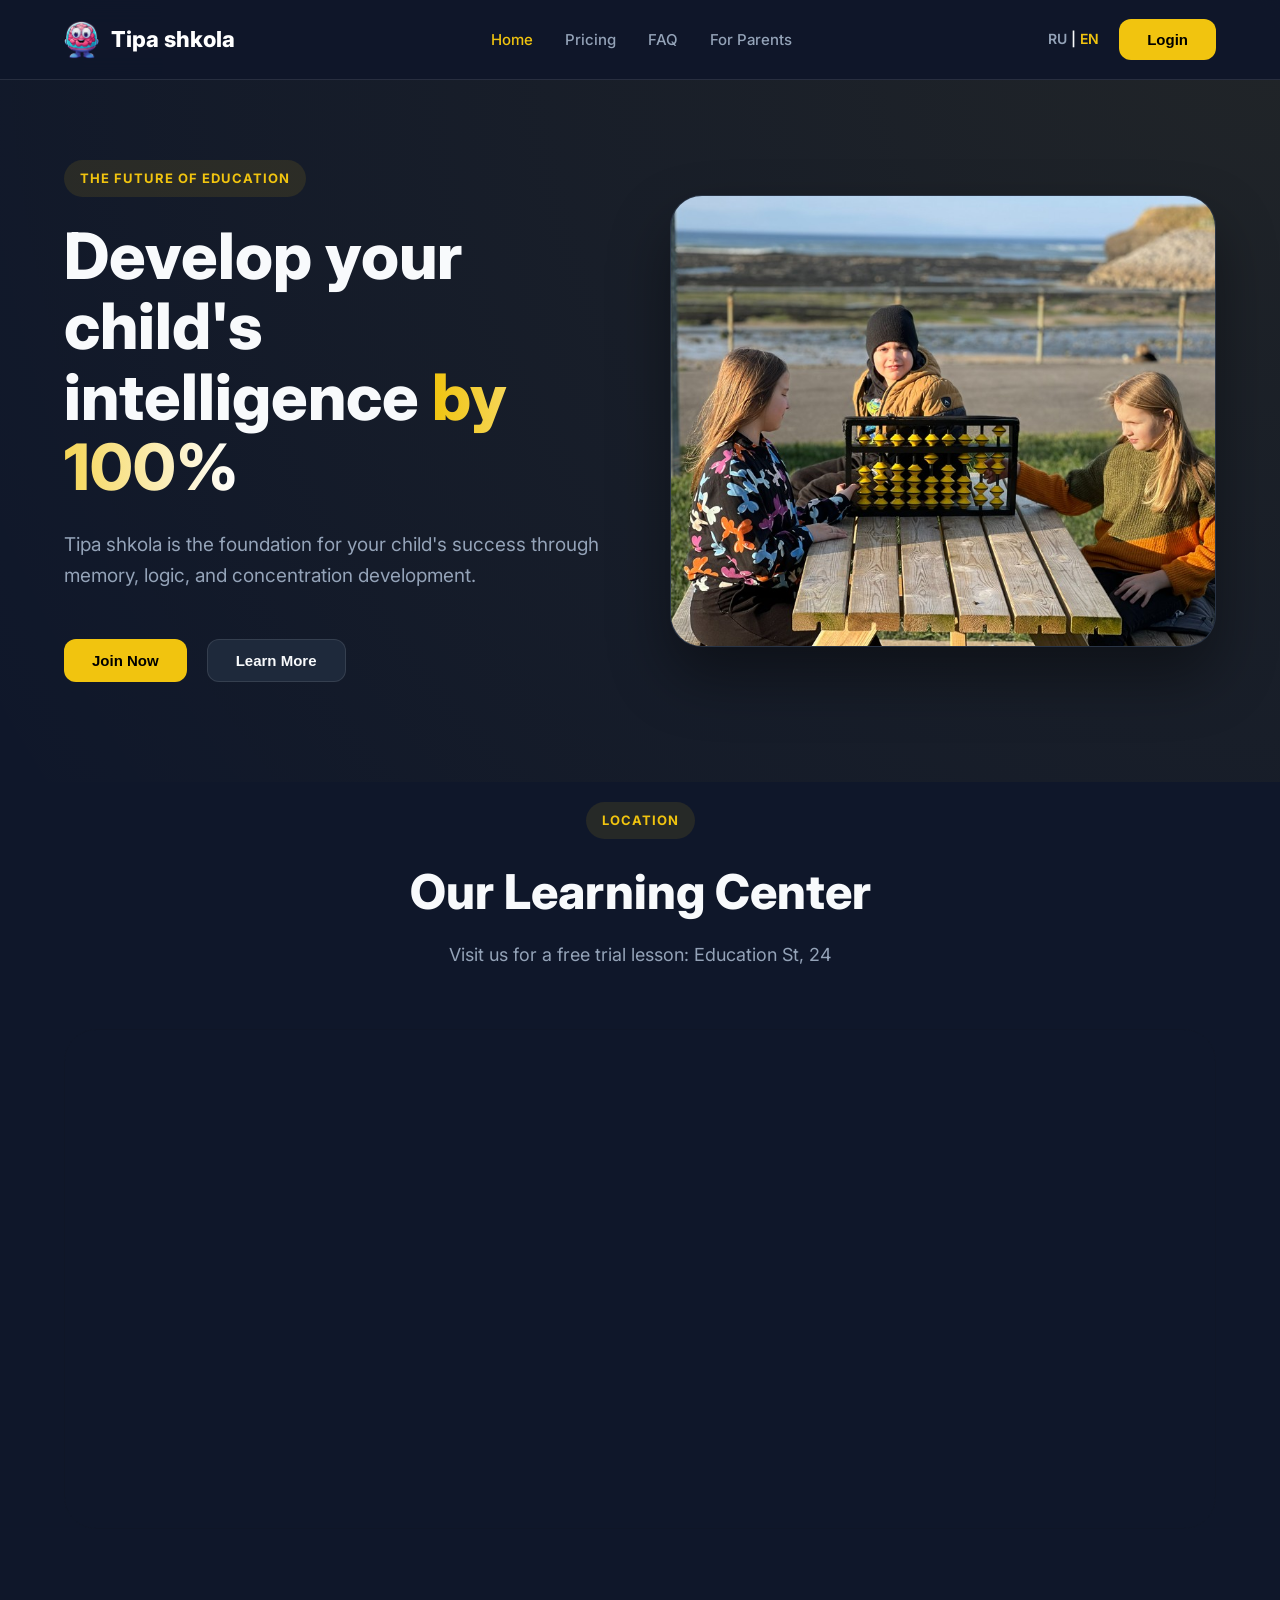
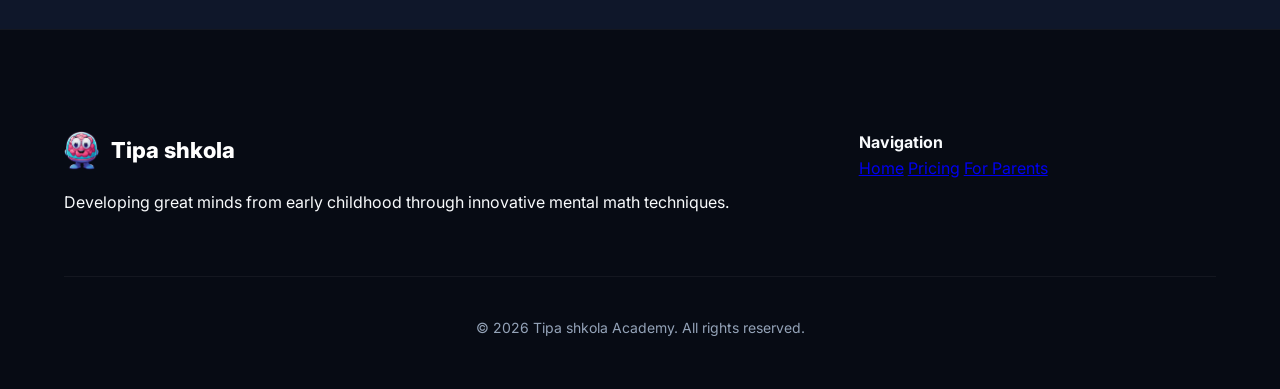
==== en/index.html @ ca6714a2 "Add en version" ====
<!DOCTYPE html>
<html lang="en">
<head>
    <meta charset="UTF-8">
    <meta name="viewport" content="width=device-width, initial-scale=1.0">
    <title>Tipa shkola — Brain Development</title>
    <link rel="icon" type="image/png" href="../img/logoTS.png">
    <link rel="preconnect" href="https://fonts.googleapis.com">
    <link rel="preconnect" href="https://fonts.gstatic.com" crossorigin>
    <link href="https://fonts.googleapis.com/css2?family=Inter:wght@400;600;800&display=swap" rel="stylesheet">
    <link rel="stylesheet" href="../css/styles.css">
</head>
<body>

<header class="navbar">
    <div class="container">
        <a href="index.html" class="logo">
            <img src="../img/logoTS.png" alt="Tipa shkola Logo" class="logo-img">
            <span>Tipa shkola</span>
        </a>
        <nav class="nav-links">
            <a href="../en/index.html" class="active">Home</a>
            <a href="../en/pricing.html">Pricing</a>
            <a href="#">FAQ</a>
            <a href="../en/parents.html">For Parents</a>
        </nav>
        <div class="nav-actions" style="display: flex; align-items: center; gap: 20px;">
            <div class="lang-switch" style="font-size: 14px; font-weight: 600;">
                <a href="../ru/index.html" style="color: var(--text-muted); text-decoration: none;">RU</a> | <span style="color: var(--primary);">EN</span>
            </div>
            <button class="btn btn-primary">Login</button>
        </div>
    </div>
</header>

<main>
    <section class="hero-section">
        <div class="container hero-container">
            <div class="hero-content">
                <span class="badge">The Future of Education</span>
                <h1>Develop your child's intelligence <span class="text-gradient">by 100%</span></h1>
                <p>Tipa shkola is the foundation for your child's success through memory, logic, and concentration development.</p>
                <div class="hero-actions">
                    <button class="btn btn-primary btn-lg">Join Now</button>
                    <button class="btn btn-secondary btn-lg">Learn More</button>
                </div>
            </div>
            <div class="hero-image">
                <div class="promo-card">
                    <div class="promo-img-wrapper">
                        <img src="../img/img_for_index/IMG_3452.jpg" alt="Child learning mental math">
                    </div>
                </div>
            </div>
        </div>
    </section>

    <section class="map-section">
        <div class="container">
            <div class="section-header">
                <span class="badge">Location</span>
                <h2>Our Learning Center</h2>
                <p>Visit us for a free trial lesson: Education St, 24</p>
            </div>
            <div class="map-container">
                <iframe src="https://www.google.com/maps/embed?pb=!1m18!1m12!1m3!1d2436.425251458925!2d4.895167915801931!3d52.37021577978696!2m3!1f0!2f0!3f0!3m2!1i1024!2i768!4f13.1!3m3!1m2!1s0x47c63fb5949a7755%3A0x6600fd4cb7c0af8d!2sAmsterdam%20Centraal!5e0!3m2!1sen!2snl!4v1647432000000!5m2!1sen!2snl" allowfullscreen="" loading="lazy"></iframe>
            </div>
        </div>
    </section>
</main>

<footer class="footer">
    <div class="container">
        <div class="footer-content">
            <div class="footer-brand">
                <a href="index.html" class="logo" style="margin-bottom: 20px;">
                    <img src="../img/logoTS.png" alt="Tipa shkola Logo" class="logo-img">
                    <span>Tipa shkola</span>
                </a>
                <p>Developing great minds from early childhood through innovative mental math techniques.</p>
            </div>
            <div class="footer-links">
                <h4>Navigation</h4>
                <a href="index.html">Home</a>
                <a href="pricing.html">Pricing</a>
                <a href="parents.html">For Parents</a>
            </div>
        </div>
        <div class="footer-bottom">
            <p>&copy; 2026 Tipa shkola Academy. All rights reserved.</p>
        </div>
    </div>
</footer>

<script src="../scripts/script.js"></script>
</body>
</html>
---- css/styles.css ----
/* --- Дизайн-система Tipa shkola --- */
:root {
    --primary: #f1c40f; 
    --primary-dark: #d4ac0d;
    --bg-dark: #0f172a;
    --surface: #1e293b;
    --text-main: #f8fafc;
    --text-muted: #94a3b8;
    --glass: rgba(15, 23, 42, 0.95);
    --font-main: 'Inter', sans-serif;
    --transition: all 0.3s cubic-bezier(0.4, 0, 0.2, 1);
    --nav-height: 80px;
}

/* --- Сброс и база --- */
* { box-sizing: border-box; margin: 0; padding: 0; }

body {
    font-family: var(--font-main);
    background-color: var(--bg-dark);
    color: var(--text-main);
    line-height: 1.6;
    overflow-x: hidden;
}

.container { 
    max-width: 1200px; 
    margin: 0 auto; 
    padding: 0 24px; 
}

.text-gradient {
    background: linear-gradient(90deg, var(--primary), #ffffff);
    -webkit-background-clip: text;
    -webkit-text-fill-color: transparent;
}

/* --- Навигация --- */
.navbar {
    position: fixed;
    top: 0; left: 0; right: 0;
    height: var(--nav-height);
    z-index: 1000;
    background: var(--glass);
    backdrop-filter: blur(12px);
    border-bottom: 1px solid rgba(255, 255, 255, 0.1);
    display: flex;
    align-items: center;
}

.navbar .container { 
    display: flex; 
    justify-content: space-between; 
    align-items: center; 
    width: 100%;
}

.logo { 
    display: flex; 
    align-items: center; 
    gap: 12px; 
    font-weight: 800; 
    font-size: 22px; 
    text-decoration: none; 
    color: white; 
}

.logo-img {
    height: 40px;
    width: auto;
    object-fit: contain;
    border-radius: 8px;
}

.nav-links { display: flex; gap: 32px; }
.nav-links a { 
    color: var(--text-muted); 
    text-decoration: none; 
    font-size: 15px; 
    font-weight: 500; 
    transition: var(--transition); 
}

.nav-links a:hover, .nav-links a.active { color: var(--primary); }

/* --- Кнопки --- */
.btn {
    padding: 12px 28px; border-radius: 12px;
    font-size: 15px; font-weight: 700; cursor: pointer;
    transition: var(--transition); border: none;
    display: inline-flex; align-items: center; text-decoration: none;
    justify-content: center;
}
.btn-primary { background: var(--primary); color: #000; }
.btn-primary:hover { background: var(--primary-dark); transform: translateY(-2px); }
.btn-secondary { background: var(--surface); color: var(--text-main); border: 1px solid rgba(255, 255, 255, 0.1); }

/* --- Секции --- */
section { padding: 100px 0; }

.section-header { 
    text-align: center; 
    margin-bottom: 60px; 
}
.section-header h2 { font-size: 48px; margin-bottom: 20px; font-weight: 800; line-height: 1.2; }
.section-header p { color: var(--text-muted); font-size: 18px; max-width: 700px; margin: 0 auto; }

.badge { 
    display: inline-block; 
    padding: 8px 16px; 
    background: rgba(241, 196, 15, 0.1); 
    color: var(--primary); 
    border-radius: 30px; 
    font-size: 13px; 
    font-weight: 700; 
    margin-bottom: 24px; 
    text-transform: uppercase; 
    letter-spacing: 1px;
}

/* --- Hero --- */
.hero-section { 
    padding-top: calc(var(--nav-height) + 80px); 
    padding-bottom: 100px;
    background: radial-gradient(circle at top right, rgba(241, 196, 15, 0.08), transparent); 
}

.hero-container { 
    display: grid; 
    grid-template-columns: 1fr 1fr; 
    gap: 60px; 
    align-items: center; 
}

.hero-content h1 { font-size: 64px; line-height: 1.1; margin-bottom: 28px; font-weight: 800; }
.hero-content p { font-size: 19px; color: var(--text-muted); margin-bottom: 48px; max-width: 600px; }
.hero-actions { display: flex; gap: 20px; }

.promo-card { 
    background: var(--surface); 
    border-radius: 32px; 
    overflow: hidden; 
    border: 1px solid rgba(255, 255, 255, 0.05); 
    box-shadow: 0 30px 60px rgba(0,0,0,0.4); 
}
.promo-img-wrapper { 
    height: 450px; 
    display: flex; 
    align-items: center; 
    justify-content: center; 
    background: linear-gradient(135deg, #1e293b, #0f172a); 
    overflow: hidden; 
}

.promo-img-wrapper img {
    width: 100%;
    height: 100%;
    object-fit: cover; 
    display: block;
}

/* --- Карта --- */
.map-section { padding-top: 20px; }
.map-container {
    height: 500px;
    width: 100%;
    border-radius: 32px;
    overflow: hidden;
    border: 1px solid rgba(255, 255, 255, 0.1);
    filter: grayscale(1) invert(0.9) hue-rotate(180deg) brightness(0.9);
    transition: var(--transition);
}
.map-container:hover { filter: none; }
.map-container iframe { width: 100%; height: 100%; border: none; }

/* --- Сетка информации --- */
.info-section { padding: 60px 0; }
.info-grid { 
    display: grid; 
    grid-template-columns: repeat(auto-fit, minmax(280px, 1fr)); 
    gap: 32px; 
}
.info-item { 
    background: var(--surface); 
    padding: 48px; 
    border-radius: 32px; 
    border: 1px solid rgba(255, 255, 255, 0.05); 
    transition: var(--transition); 
}
.info-item:hover { transform: translateY(-10px); border-color: var(--primary); }
.info-item h3 { margin-bottom: 20px; color: var(--primary); font-size: 26px; font-weight: 800; }
.info-item p { color: var(--text-muted); font-size: 16px; line-height: 1.7; }

/* --- Ценообразование --- */
.pricing-page { 
    padding-top: calc(var(--nav-height) + 80px); 
    padding-bottom: 150px; 
    min-height: 80vh; 
}
.pricing-grid { 
    display: grid; 
    grid-template-columns: repeat(auto-fit, minmax(320px, 1fr)); 
    gap: 32px; 
    margin-top: 20px; 
    align-items: stretch;
}

.price-card { 
    background: var(--surface); 
    padding: 48px; 
    border-radius: 32px; 
    border: 1px solid rgba(255, 255, 255, 0.05); 
    position: relative; 
    text-align: center; 
    display: flex; 
    flex-direction: column;
    transition: var(--transition);
    z-index: 1; 
}

/* Эффект при наведении для всех карточек */
.price-card:hover { 
    transform: translateY(-15px); 
    border-color: var(--primary); 
    z-index: 10 !important; 
    box-shadow: 0 30px 60px rgba(0,0,0,0.5);
}

/* Популярная карточка больше не подсвечена желтым сразу */
.price-card.popular { 
    z-index: 2; 
}

/* Популярная карточка выделяется только при наведении */
.price-card.popular:hover { 
    transform: scale(1.07) translateY(-15px); 
    border: 2px solid var(--primary); 
}

.price { font-size: 42px; font-weight: 800; margin: 32px 0; }
.price span { font-size: 18px; color: var(--text-muted); font-weight: 400; }

.features { list-style: none; margin: 0 0 40px; text-align: left; flex-grow: 1; }
.features li { margin-bottom: 16px; color: var(--text-muted); display: flex; gap: 12px; font-size: 15px; }
.features li::before { content: "✓"; color: var(--primary); font-weight: 900; }

/* --- Футер --- */
.footer { 
    background: #070b14; 
    padding: 100px 0 50px; 
    border-top: 1px solid rgba(255, 255, 255, 0.05); 
    position: relative;
    z-index: 5;
}
.footer-content { display: grid; grid-template-columns: 2fr 1fr; gap: 80px; margin-bottom: 60px; }
.footer-bottom { border-top: 1px solid rgba(255, 255, 255, 0.05); padding-top: 40px; text-align: center; color: var(--text-muted); font-size: 14px; }

@media (max-width: 992px) {
    .hero-container { grid-template-columns: 1fr; text-align: center; }
    .hero-actions { justify-content: center; }
    .nav-links { display: none; }
}
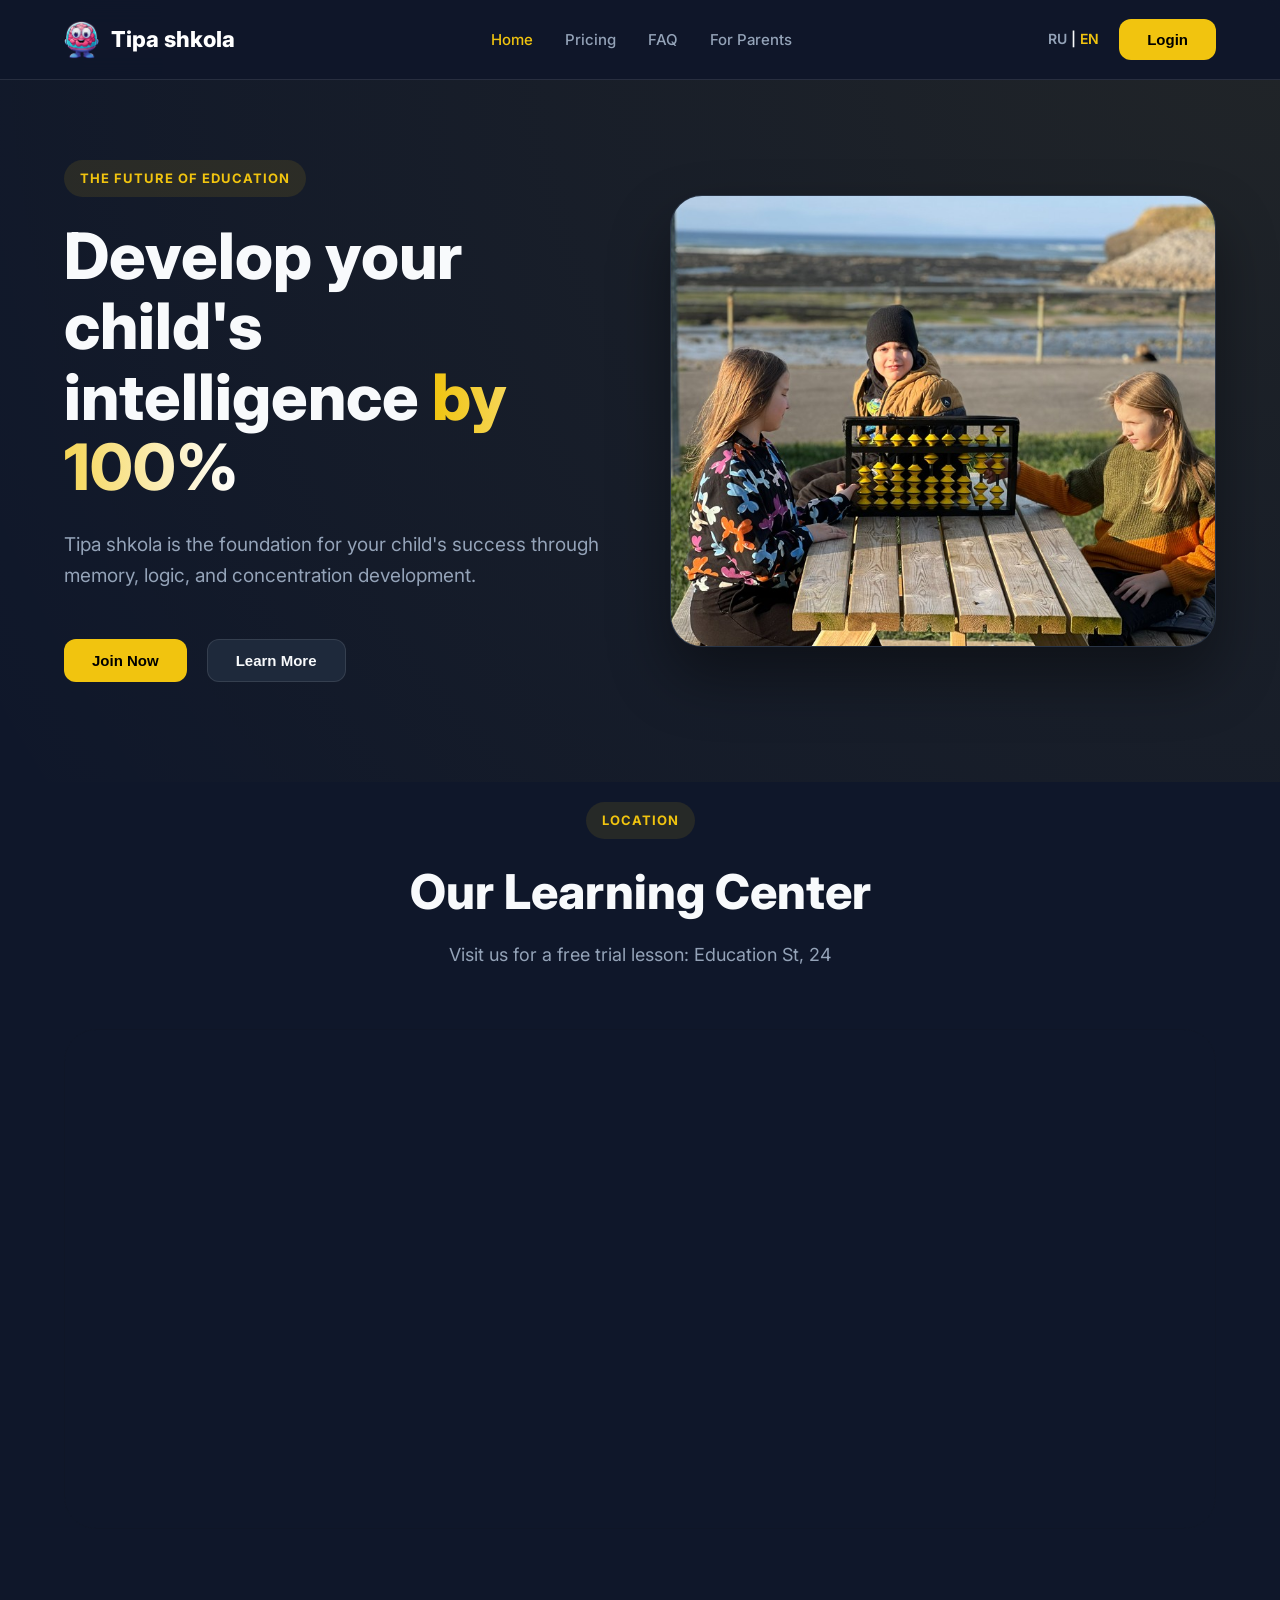
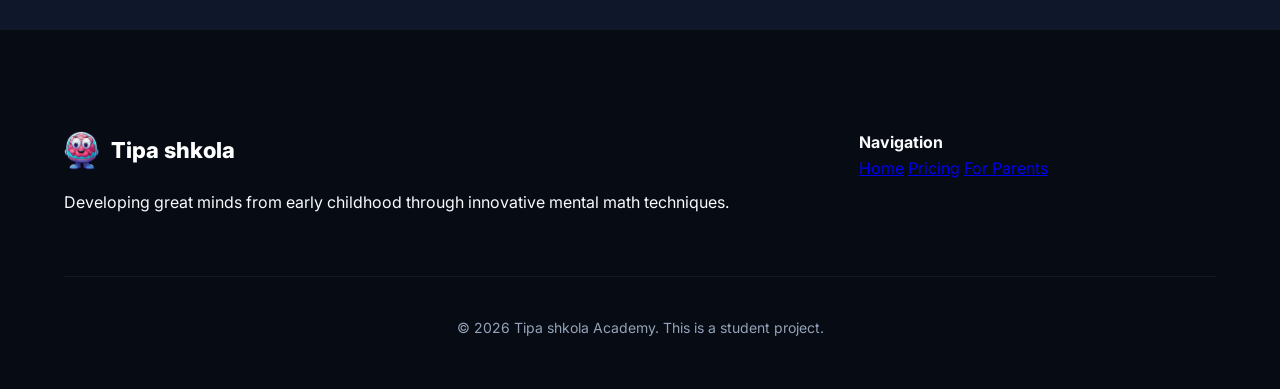
==== commit 532c5fd2: "Final" ====
--- a/en/index.html
+++ b/en/index.html
@@ -21,7 +21,7 @@
         <nav class="nav-links">
             <a href="../en/index.html" class="active">Home</a>
             <a href="../en/pricing.html">Pricing</a>
-            <a href="#">FAQ</a>
+            <a href="../en/faq.html">FAQ</a>
             <a href="../en/parents.html">For Parents</a>
         </nav>
         <div class="nav-actions" style="display: flex; align-items: center; gap: 20px;">
@@ -87,7 +87,7 @@
             </div>
         </div>
         <div class="footer-bottom">
-            <p>&copy; 2026 Tipa shkola Academy. All rights reserved.</p>
+            <p>&copy; 2026 Tipa shkola Academy. This is a student project.</p>
         </div>
     </div>
 </footer>
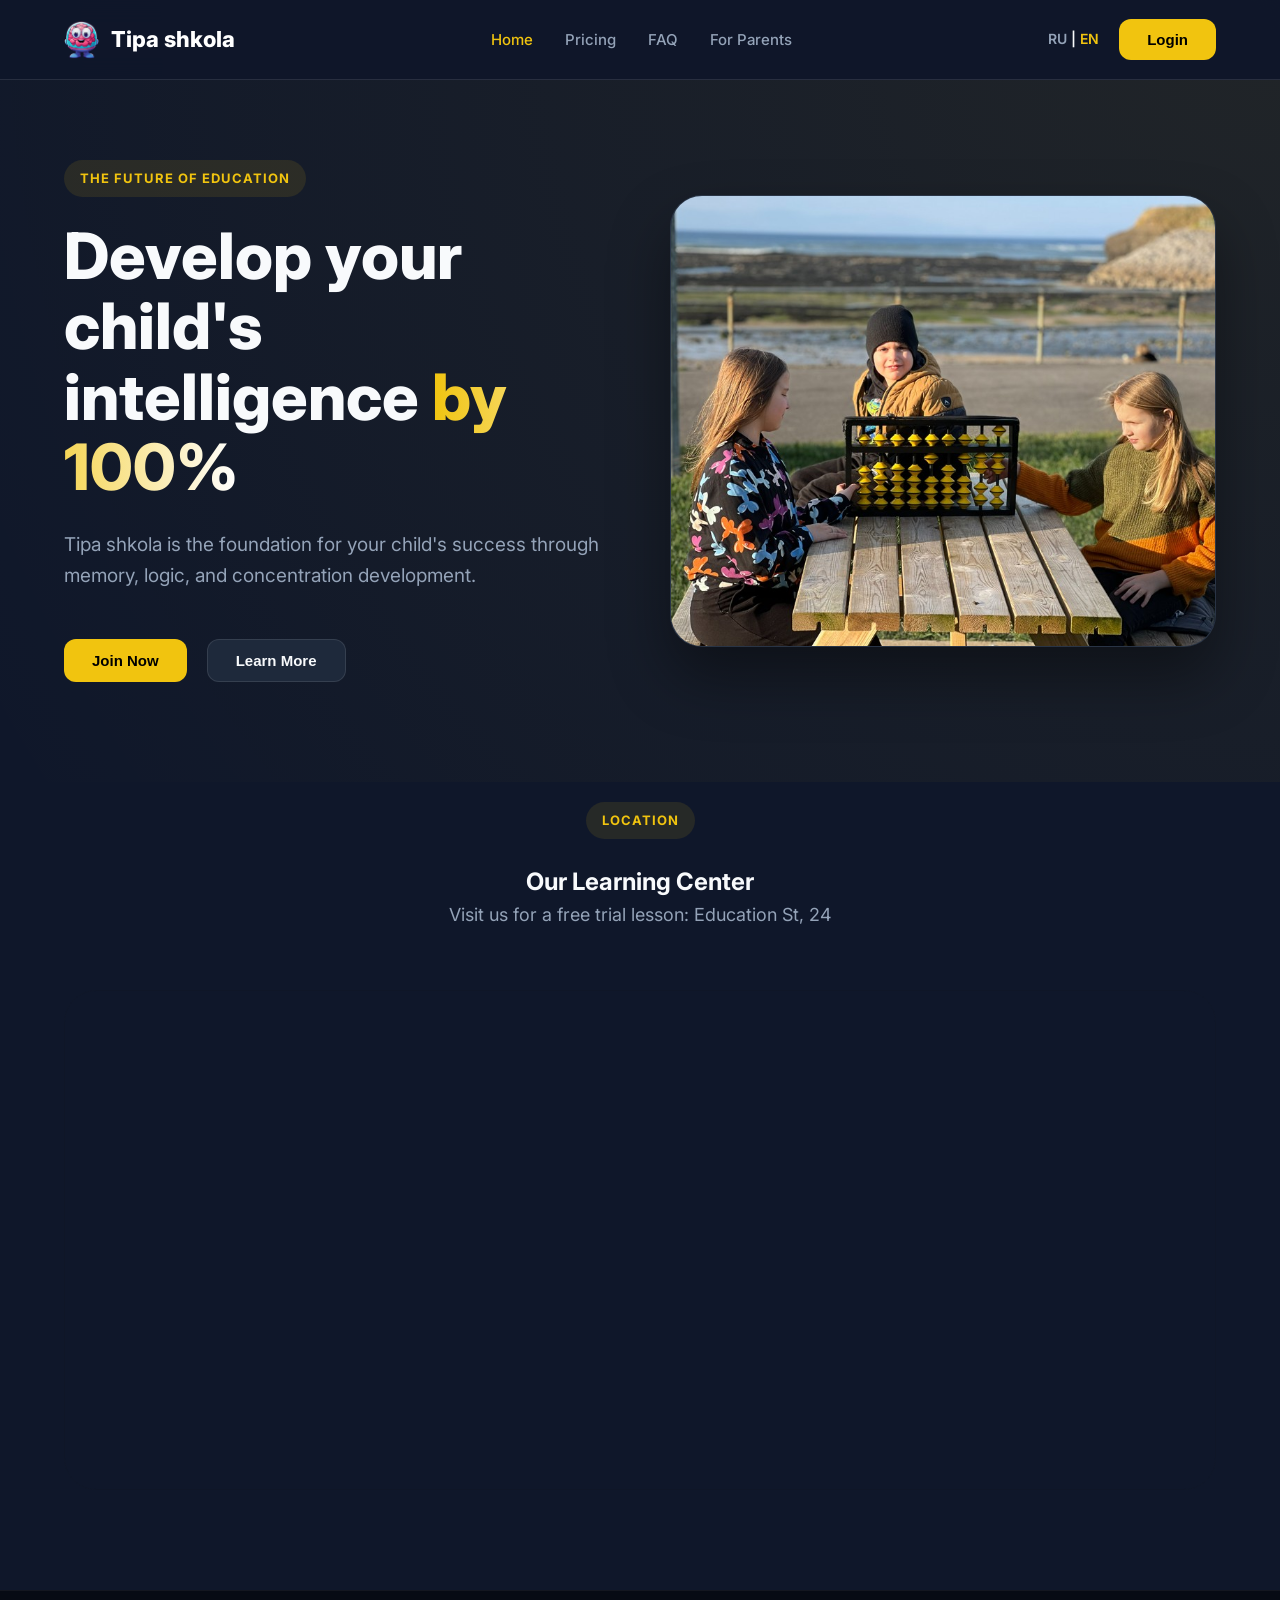
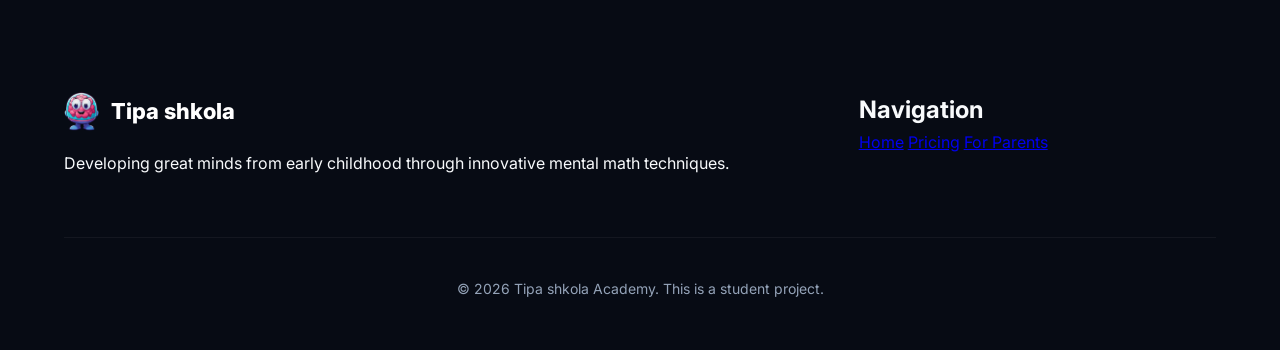
==== commit c155080d: "Correcting errors after verification W3C" ====
--- a/en/index.html
+++ b/en/index.html
@@ -59,7 +59,7 @@
         <div class="container">
             <div class="section-header">
                 <span class="badge">Location</span>
-                <h2>Our Learning Center</h2>
+                <h1>Our Learning Center</h1>
                 <p>Visit us for a free trial lesson: Education St, 24</p>
             </div>
             <div class="map-container">
@@ -80,7 +80,7 @@
                 <p>Developing great minds from early childhood through innovative mental math techniques.</p>
             </div>
             <div class="footer-links">
-                <h4>Navigation</h4>
+                <h2>Navigation</h2>
                 <a href="index.html">Home</a>
                 <a href="pricing.html">Pricing</a>
                 <a href="parents.html">For Parents</a>
